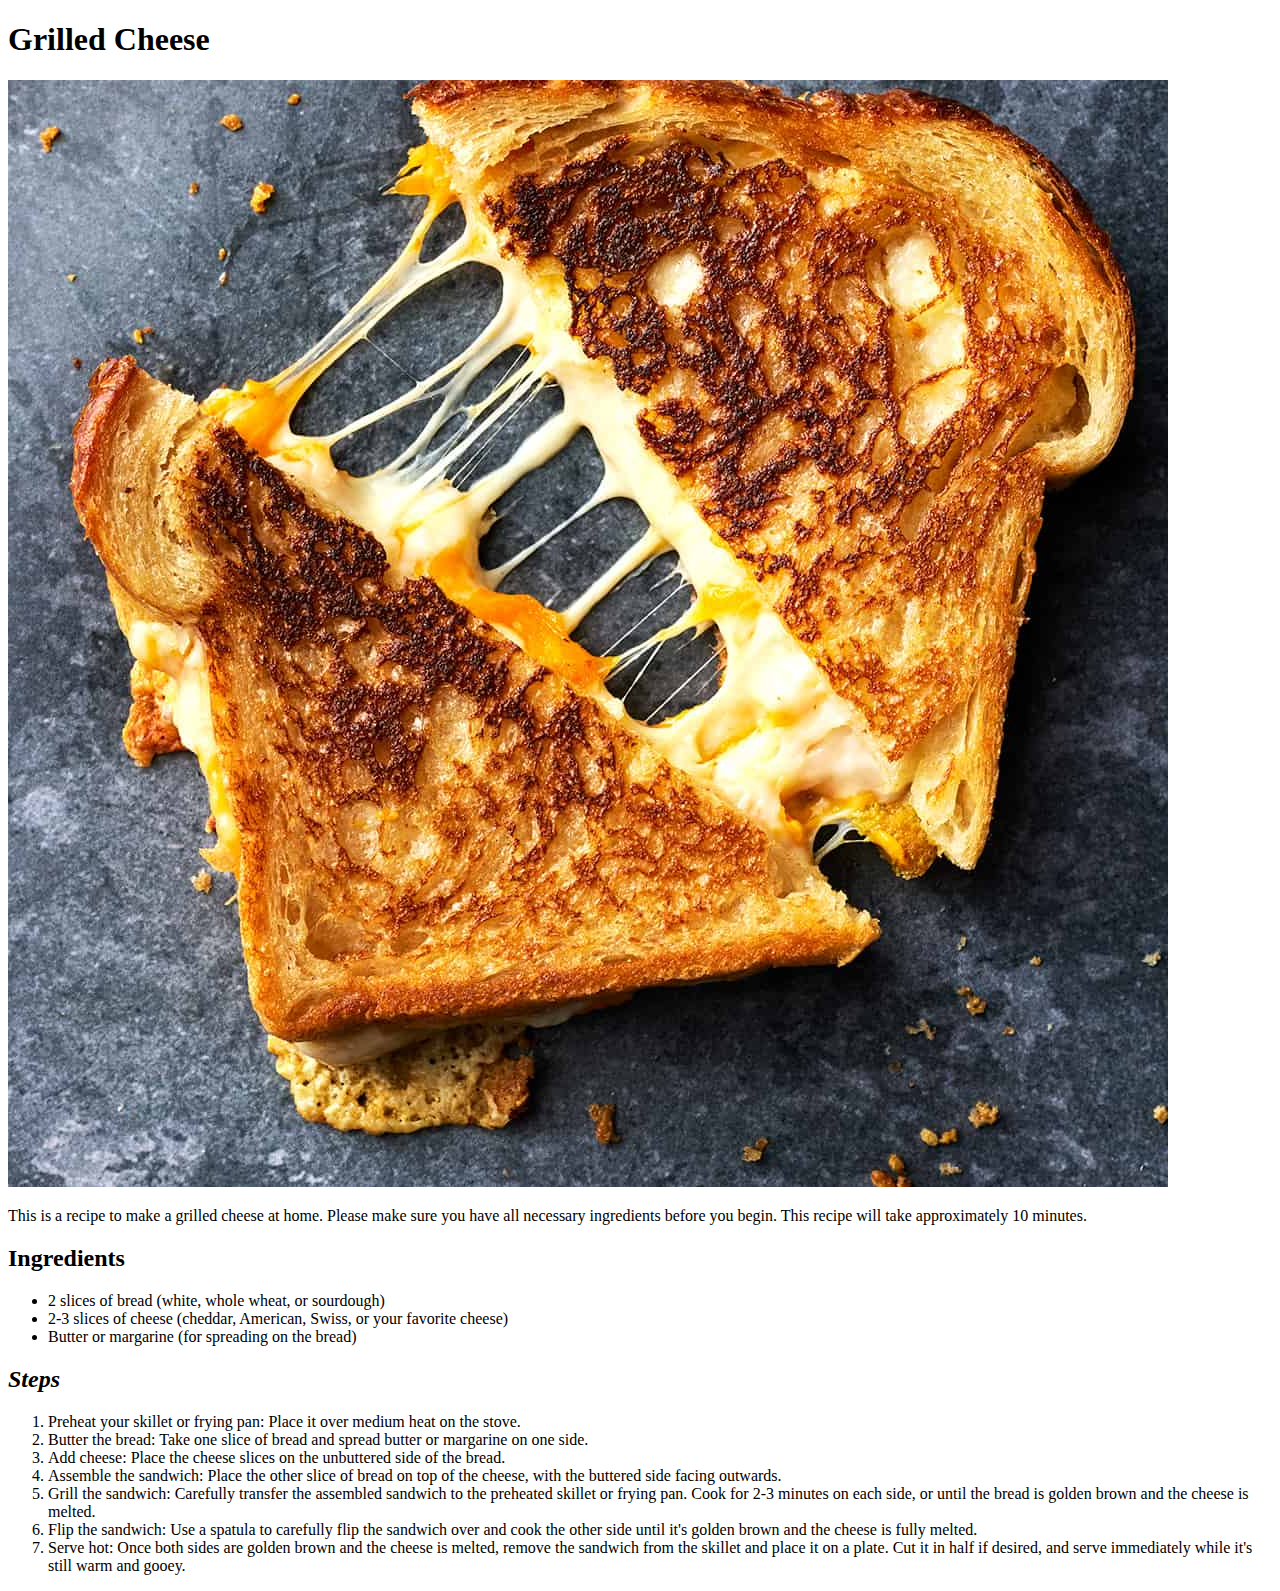
==== recipes/grilledcheese.html @ 5d83eeef "Added two new webpages:Grilled Cheese & Spaghet Recipes" ====
<!DOCTYPE html>
<html lang="en">
    <head>
        <meta charset="UTF-8">
        <meta name="viewport" content="width=device-width, initial-scale=1.0">
        <title>Grilled Cheese Recipe</title>
    </head>
    <body>
        <h1>Grilled Cheese</h1>
        <img src="../pictures/grilled-cheese.jpg">
        <p>This is a recipe to make a grilled cheese at home. Please make sure you have all necessary ingredients before you begin. This recipe will take approximately 10 minutes.</p>
        <h2>Ingredients</h2>
        <ul>
            <li>2 slices of bread (white, whole wheat, or sourdough)</li>
            <li>2-3 slices of cheese (cheddar, American, Swiss, or your favorite cheese)</li>
            <li>Butter or margarine (for spreading on the bread)</li>
        </ul>
        <h2><strong><em>Steps</em></strong></h2>
        <ol>
            <li>Preheat your skillet or frying pan: Place it over medium heat on the stove.</li>
            <li>Butter the bread: Take one slice of bread and spread butter or margarine on one side.</li>
            <li>Add cheese: Place the cheese slices on the unbuttered side of the bread.</li>
            <li>Assemble the sandwich: Place the other slice of bread on top of the cheese, with the buttered side facing outwards.</li>
            <li>Grill the sandwich: Carefully transfer the assembled sandwich to the preheated skillet or frying pan. Cook for 2-3 minutes on each side, or until the bread is golden brown and the cheese is melted.</li>
            <li>Flip the sandwich: Use a spatula to carefully flip the sandwich over and cook the other side until it's golden brown and the cheese is fully melted.</li>
            <li>Serve hot: Once both sides are golden brown and the cheese is melted, remove the sandwich from the skillet and place it on a plate. Cut it in half if desired, and serve immediately while it's still warm and gooey.</li>
        </ol>
    </body>
</html>
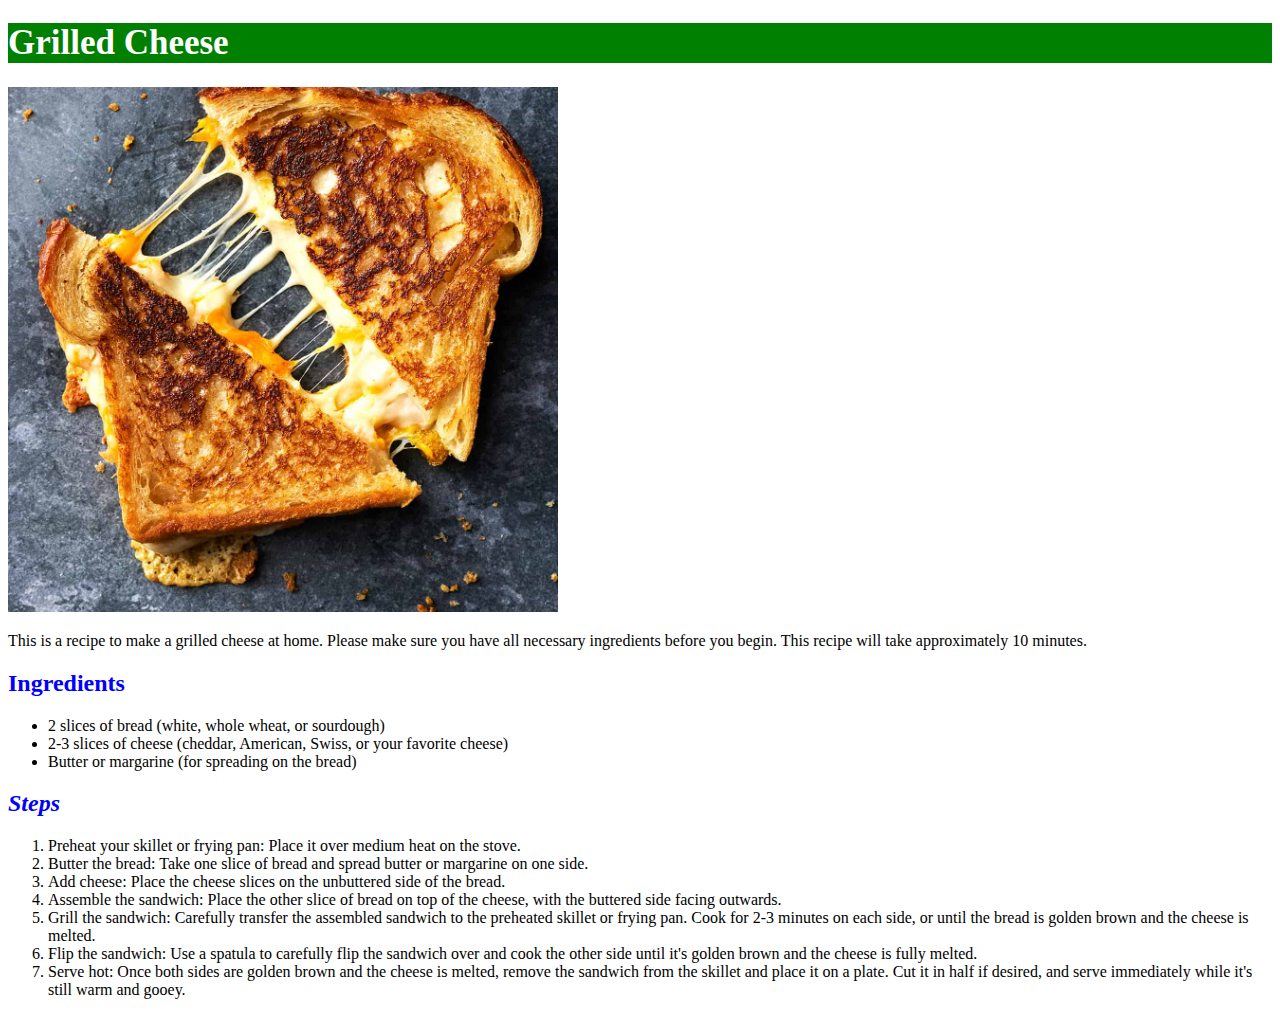
==== commit 9160be22: "add styling to improve overall look of webpage" ====
--- a/recipes/grilledcheese.html
+++ b/recipes/grilledcheese.html
@@ -4,9 +4,10 @@
         <meta charset="UTF-8">
         <meta name="viewport" content="width=device-width, initial-scale=1.0">
         <title>Grilled Cheese Recipe</title>
+        <link rel="stylesheet" href="../style.css">
     </head>
     <body>
-        <h1>Grilled Cheese</h1>
+        <h1 class="recipe">Grilled Cheese</h1>
         <img src="../pictures/grilled-cheese.jpg">
         <p>This is a recipe to make a grilled cheese at home. Please make sure you have all necessary ingredients before you begin. This recipe will take approximately 10 minutes.</p>
         <h2>Ingredients</h2>
--- a/style.css
+++ b/style.css
@@ -0,0 +1,25 @@
+.index {
+    font-size: 35px;
+    background-color: red;
+    color: white;
+}
+
+.recipe {
+    background-color: green;
+    font-size: 35px;
+    color: white;
+}
+
+a {
+    font-family: "Lucida Console", "Courier New", monospace;
+    font-weight: bold;
+}
+
+h2 {
+    color: blue;
+}
+
+img {
+    height: auto;
+    width: 550px;
+}